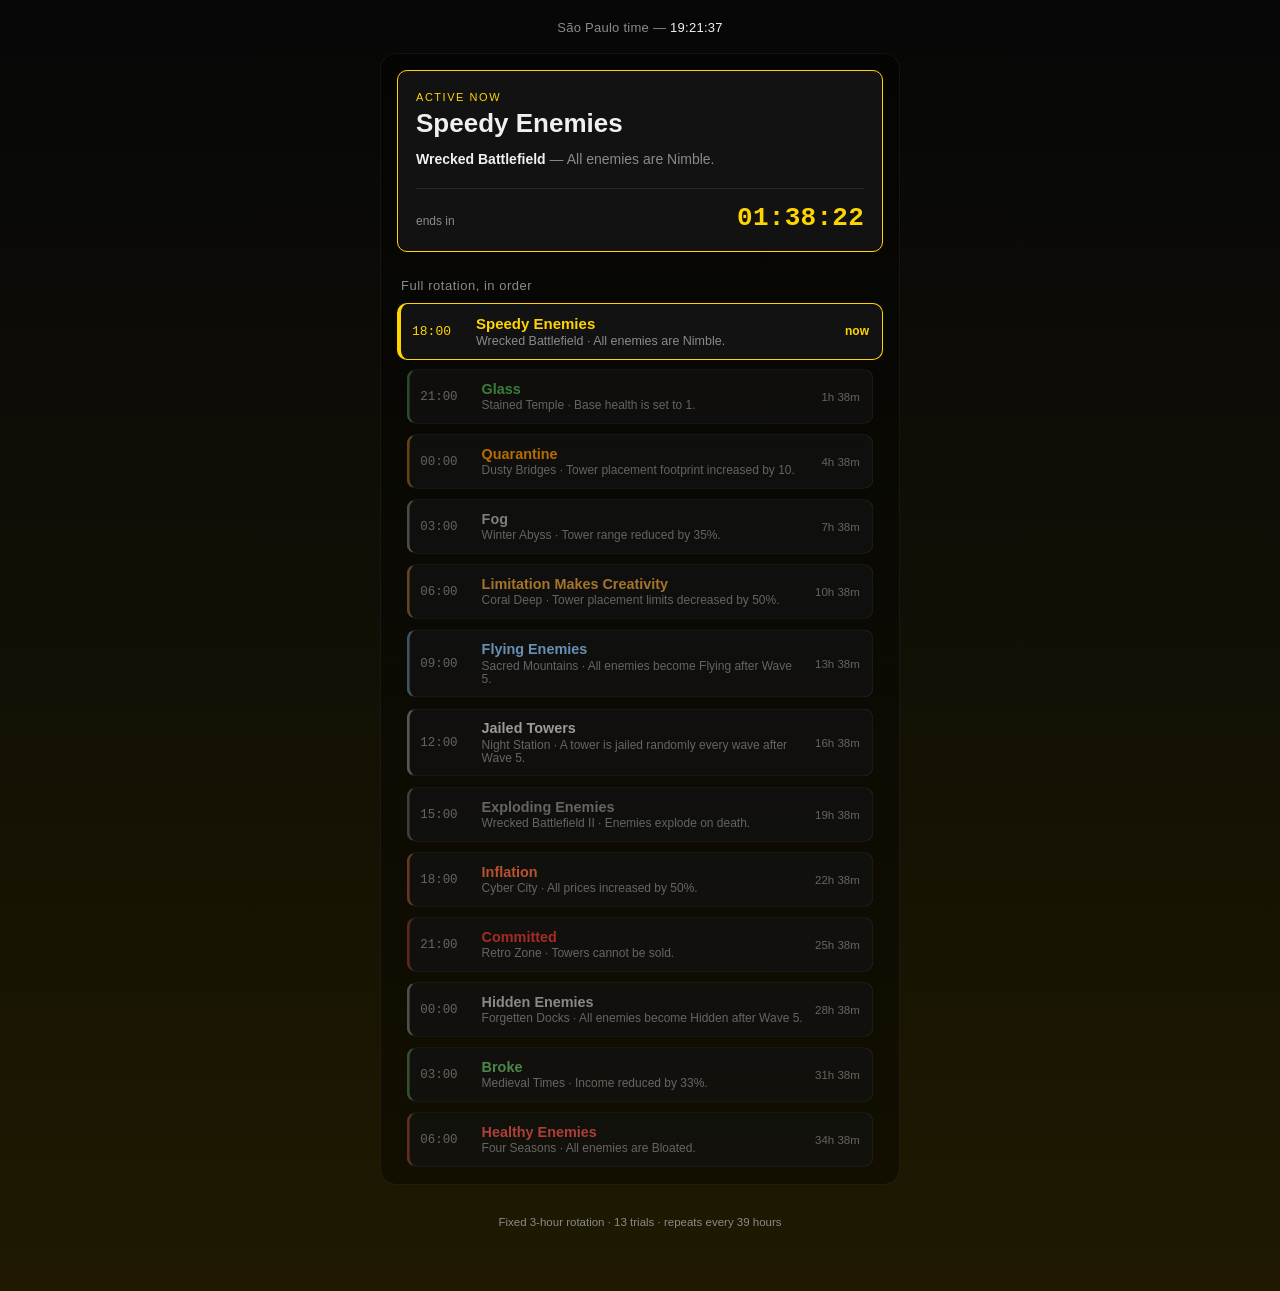
==== index.html @ daa12d27 "Rename html" ====
<!DOCTYPE html>
<html lang="en">

<head>
    <meta charset="UTF-8">
    <meta name="viewport" content="width=device-width, initial-scale=1.0">
    <title>Trial Rotation</title>

    <script src="code.js" defer></script>
    <link rel="stylesheet" href="style.css">
</head>

<body>
    <div class="wrap">
        <div class="clock">São Paulo time — <span id="clockText">--:--:--</span></div>
        <div class="panel">
            <div class="now-card">
                <div class="now-label">Active now</div>
                <div class="now-name" id="nowName">—</div>
                <div class="now-meta" id="nowMeta">—</div>
                <div class="countdown-row">
                    <div class="countdown-label">ends in</div>
                    <div class="countdown" id="countdown">--:--:--</div>
                </div>
            </div>

            <div class="section-title">Full rotation, in order</div>
            <div class="list" id="list"></div>
        </div>

        <footer>Fixed 3-hour rotation · 13 trials · repeats every 39 hours</footer>
    </div>
</body>
</html>
---- style.css ----
:root{
    --bg:#000000;
    --surface:#121212;
    --surface-2:#121212;
    --line:#2a2a2a;
    --text:#f0f0f0;
    --muted:#8a8a8a;
    --accent:#b98cff;
  }
  *{box-sizing:border-box;}
  html,body{margin:0;padding:0;}
  body{
    background:#000000;
    background:linear-gradient(0deg, color-mix(in srgb, var(--accent) 12%, #000000) 0%, rgb(7, 7, 7) 99%);
    color:var(--text);
    font-family:-apple-system,BlinkMacSystemFont,"Montserrat",sans-serif;
    min-height:100vh;
    padding:20px 14px 60px;
    transition:background 0.6s ease;
  }
  .wrap{max-width:520px;margin:0 auto;}

  .panel{
    background:rgba(0, 0, 0, 0.342);
    border:1px solid rgba(255,255,255,0.06);
    border-radius:16px;
    padding:16px;
  }

  .clock{
    text-align:center;
    color:var(--muted);
    font-size:13px;
    letter-spacing:0.02em;
    margin-bottom:18px;
  }
  .clock span{color:var(--text);font-variant-numeric:tabular-nums;}

  .now-card{
    background:var(--surface);
    border:1px solid var(--accent);
    border-radius:10px;
    padding:20px 18px 18px;
    transition:border-color 0.4s ease;
  }
  .now-label{
    font-size:11px;
    color:var(--accent);
    letter-spacing:0.14em;
    text-transform:uppercase;
    margin-bottom:6px;
    transition:color 0.4s ease;
  }
  .now-name{
    font-size:26px;
    font-weight:650;
    line-height:1.15;
    margin-bottom:10px;
  }
  .now-meta{
    font-size:14px;
    color:var(--muted);
    line-height:1.5;
    margin-bottom:18px;
  }
  .now-meta b{color:var(--text);font-weight:600;}

  .countdown-row{
    display:flex;
    align-items:baseline;
    justify-content:space-between;
    border-top:1px solid var(--line);
    padding-top:14px;
  }
  .countdown-label{font-size:12px;color:var(--muted);}
  .countdown{
    font-family:"SF Mono","Menlo",monospace;
    font-size:26px;
    font-weight:600;
    color:var(--accent);
    font-variant-numeric:tabular-nums;
    letter-spacing:0.01em;
    transition:color 0.4s ease;
  }

  .section-title{
    margin:26px 0 10px 4px;
    font-size:13px;
    color:var(--muted);
    letter-spacing:0.04em;
  }

  .list{
    display:flex;
    flex-direction:column;
    gap:8px;
  }
  .row{
    display:flex;
    align-items:center;
    gap:12px;
    background:var(--surface);
    border:1px solid var(--line);
    border-left:3px solid color-mix(in srgb, var(--accent) 45%, var(--line));
    border-radius:10px;
    padding:11px 13px 11px 11px;
    transform:scale(0.96);
    transform-origin:center center;
    opacity:0.7;
    transition:border-color 0.4s ease, background 0.4s ease, transform 0.4s ease, opacity 0.4s ease;
  }
  .row.active{
    border-color:var(--accent);
    border-width:1.5px;
    border-left-width:4px;
    background:var(--surface-2);
    transform:scale(1);
    opacity:1;
  }
  .row-time{
    width:52px;
    flex-shrink:0;
    font-family:"SF Mono","Menlo",monospace;
    font-size:13px;
    color:var(--muted);
    font-variant-numeric:tabular-nums;
  }
  .row.active .row-time{color:var(--accent);}
  .row-body{flex:1;min-width:0;}
  .row-name{
    font-size:15px;
    font-weight:600;
    margin-bottom:2px;
    color:var(--accent);
  }
  .row-map{
    font-size:12.5px;
    color:var(--muted);
  }
  .row-eta{
    font-size:12px;
    color:var(--muted);
    text-align:right;
    flex-shrink:0;
    font-variant-numeric:tabular-nums;
  }
  .row.active .row-eta{color:var(--accent);font-weight:600;}

  footer{
    text-align:center;
    color:var(--muted);
    font-size:11.5px;
    margin-top:28px;
    line-height:1.6;
  }
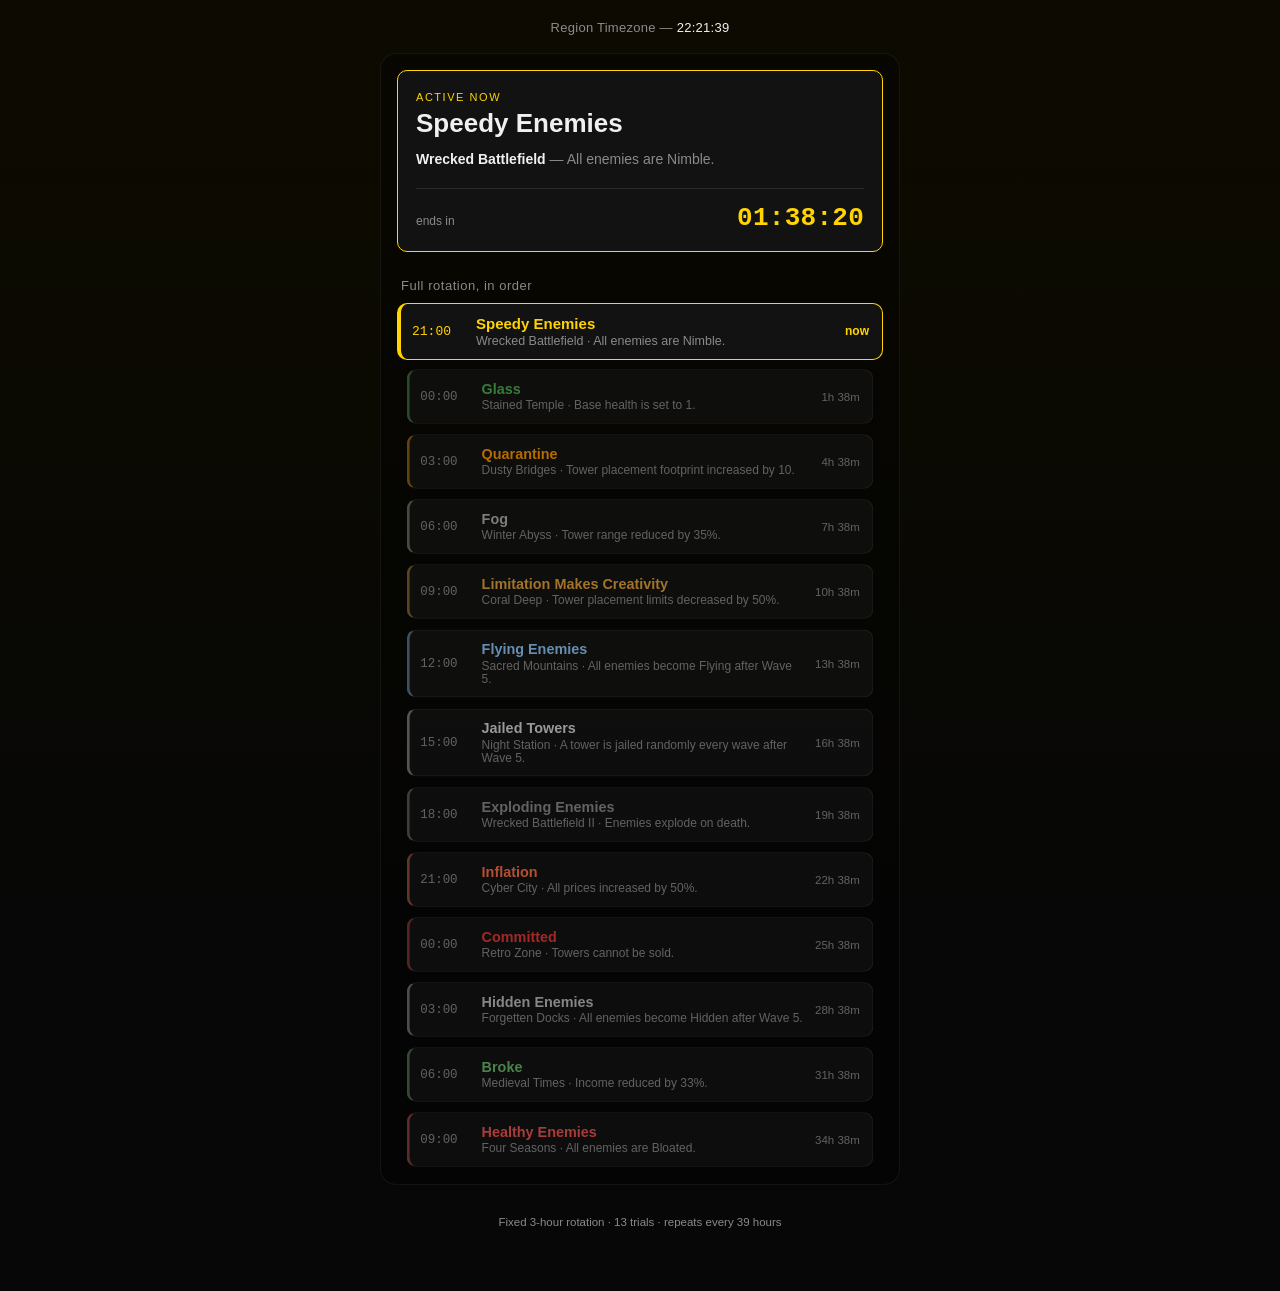
==== commit b703dff2: "remove leftover timezone mention" ====
--- a/index.html
+++ b/index.html
@@ -12,7 +12,7 @@
 
 <body>
     <div class="wrap">
-        <div class="clock">São Paulo time — <span id="clockText">--:--:--</span></div>
+        <div class="clock">Region Timezone — <span id="clockText">--:--:--</span></div>
         <div class="panel">
             <div class="now-card">
                 <div class="now-label">Active now</div>
--- a/style.css
+++ b/style.css
@@ -11,7 +11,7 @@
   html,body{margin:0;padding:0;}
   body{
     background:#000000;
-    background:linear-gradient(0deg, color-mix(in srgb, var(--accent) 12%, #000000) 0%, rgb(7, 7, 7) 99%);
+    background:linear-gradient(180deg, color-mix(in srgb, var(--accent) 10%, #000000) 10%, rgb(7, 7, 7) 70%);
     color:var(--text);
     font-family:-apple-system,BlinkMacSystemFont,"Montserrat",sans-serif;
     min-height:100vh;
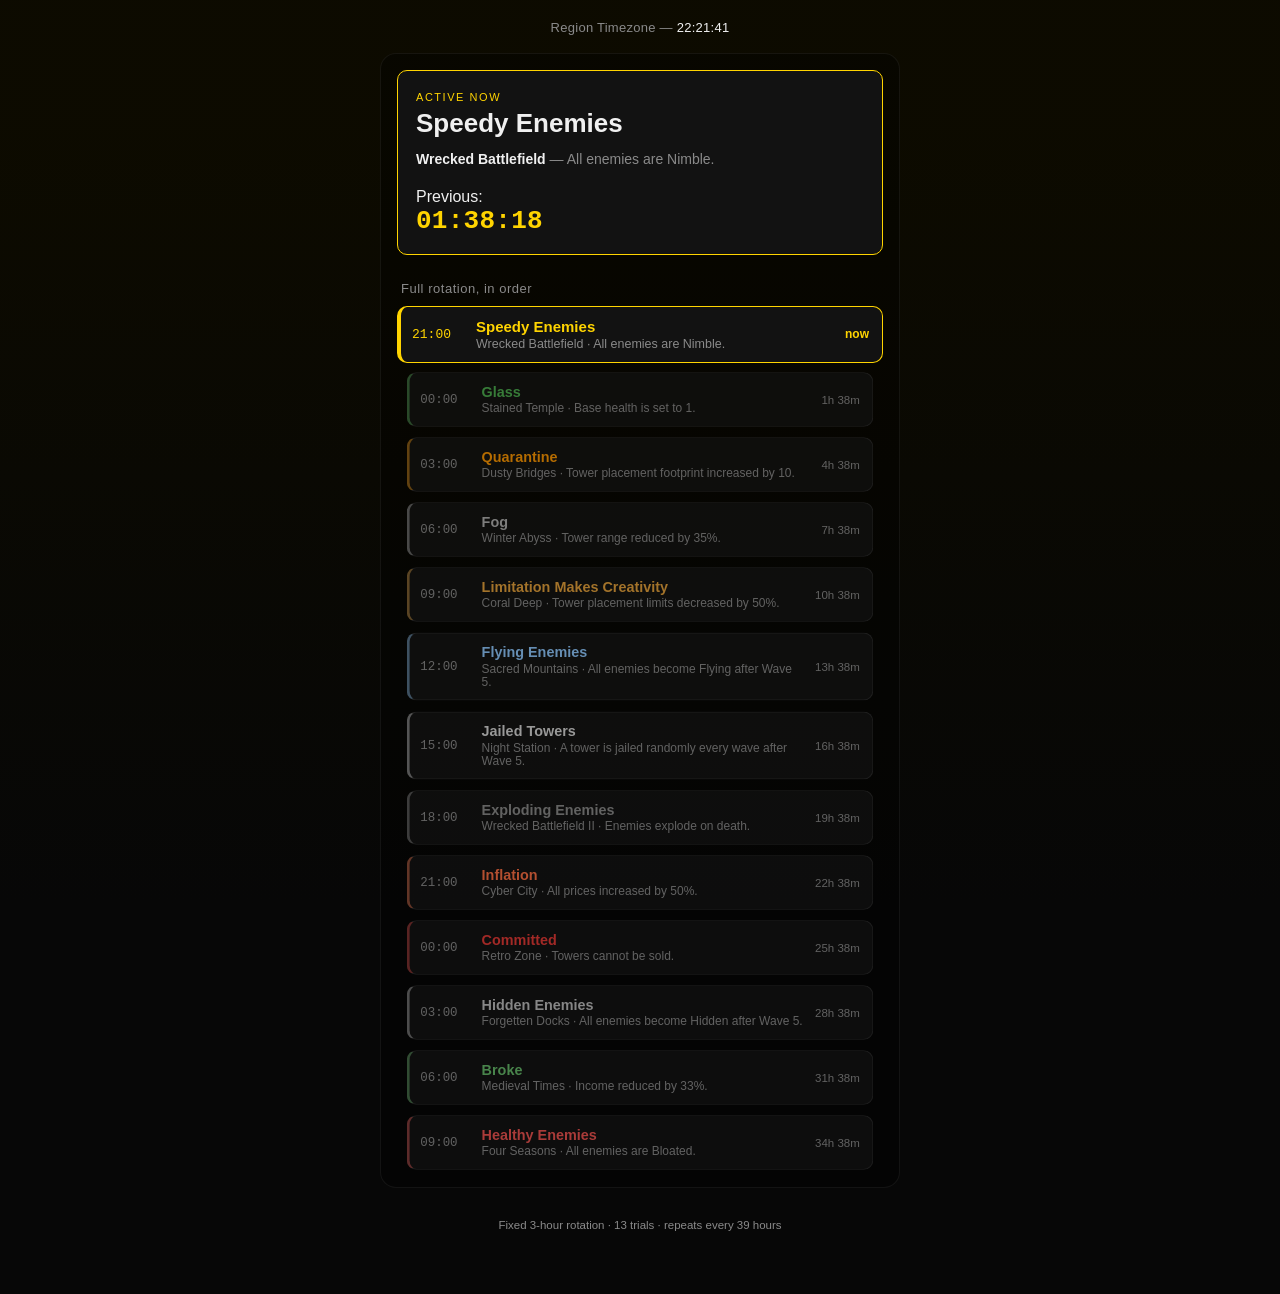
==== commit da4477d8: "add previous label, replace ends in" ====
--- a/index.html
+++ b/index.html
@@ -18,8 +18,8 @@
                 <div class="now-label">Active now</div>
                 <div class="now-name" id="nowName">—</div>
                 <div class="now-meta" id="nowMeta">—</div>
-                <div class="countdown-row">
-                    <div class="countdown-label">ends in</div>
+                <div class="lower-row">
+                    <div id="previousLabel">Previous:</div>
                     <div class="countdown" id="countdown">--:--:--</div>
                 </div>
             </div>
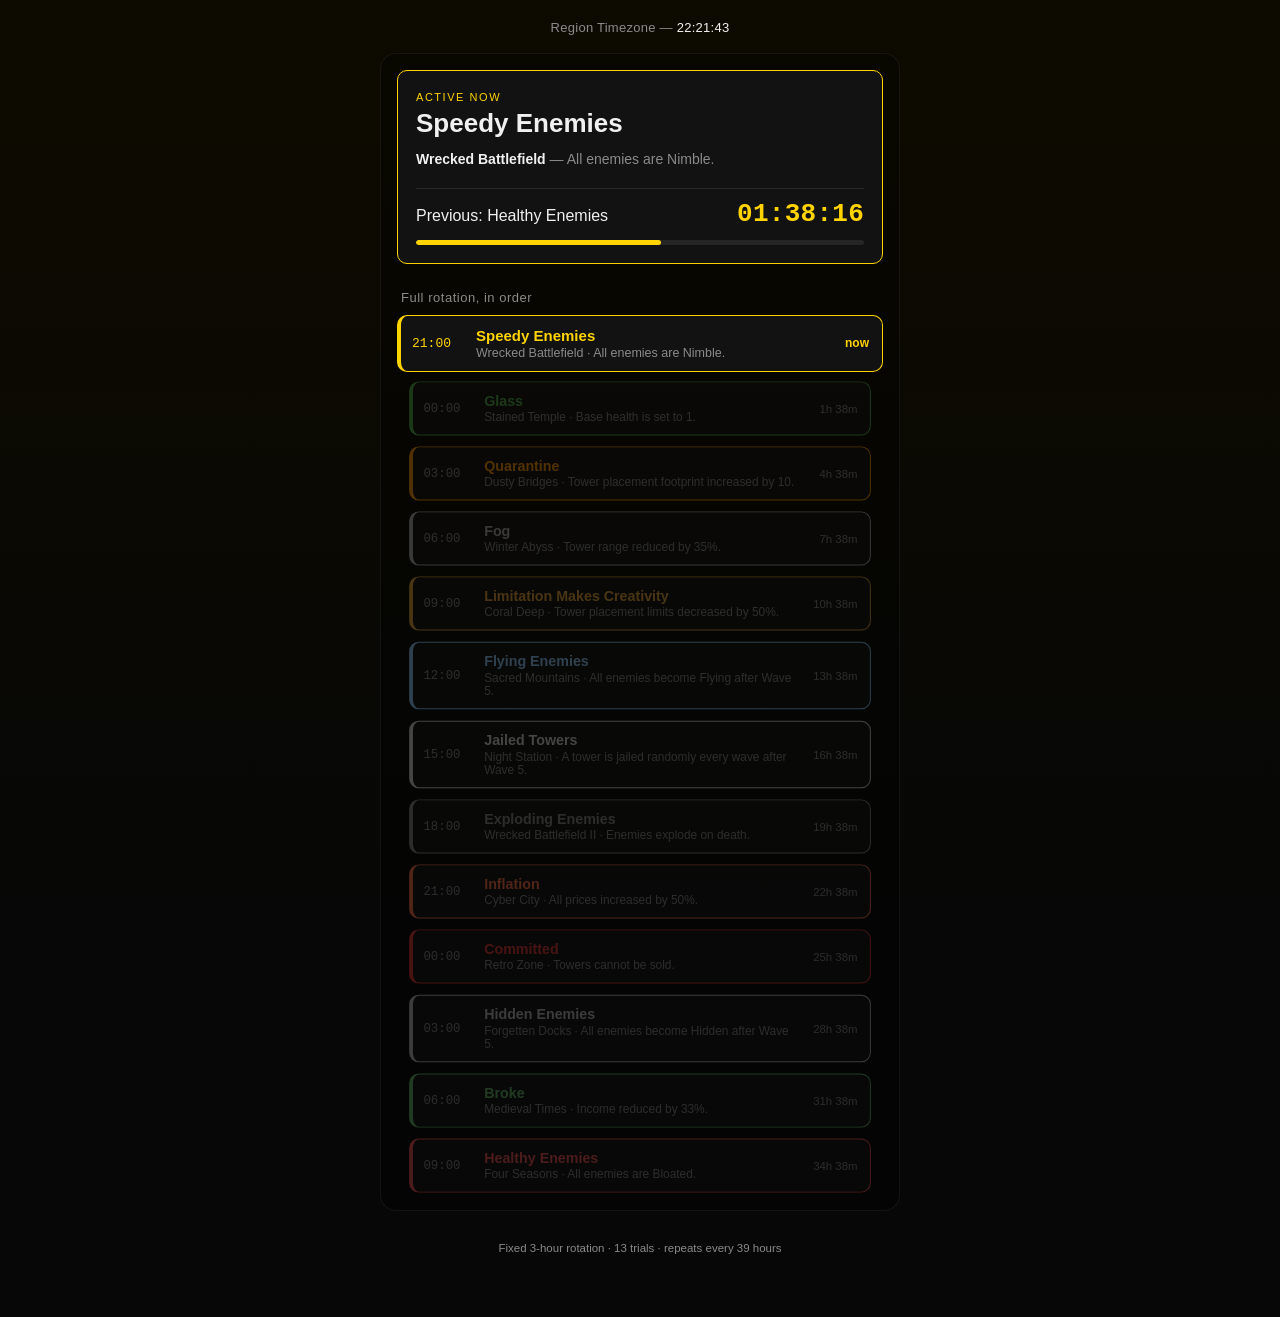
==== commit c9dd087c: "commit html to add progress bar class" ====
--- a/index.html
+++ b/index.html
@@ -18,9 +18,13 @@
                 <div class="now-label">Active now</div>
                 <div class="now-name" id="nowName">—</div>
                 <div class="now-meta" id="nowMeta">—</div>
+
                 <div class="lower-row">
                     <div id="previousLabel">Previous:</div>
                     <div class="countdown" id="countdown">--:--:--</div>
+                    <div class="progress-track">
+                        <div class="progress-fill" id="progressFill"></div>
+                    </div>
                 </div>
             </div>
 
@@ -31,4 +35,5 @@
         <footer>Fixed 3-hour rotation · 13 trials · repeats every 39 hours</footer>
     </div>
 </body>
+
 </html>
--- a/style.css
+++ b/style.css
@@ -63,14 +63,32 @@
     line-height:1.5;
     margin-bottom:18px;
   }
+  .progress-track {
+   width: 100%;
+   height: 5px;
+   background: rgba(255, 255, 255, 0.08);
+   border-radius: 99px;
+   overflow: hidden;
+   margin-top: 11px;
+  }
+
+  .progress-fill {
+   height: 100%;
+   width: 100%;
+   background: var(--accent);
+   border-radius: 99px;
+   transition: width 1s linear;
+ }
+
   .now-meta b{color:var(--text);font-weight:600;}
 
-  .countdown-row{
+  .lower-row{
     display:flex;
+    flex-wrap:wrap; 
     align-items:baseline;
     justify-content:space-between;
     border-top:1px solid var(--line);
-    padding-top:14px;
+    padding-top:10px;
   }
   .countdown-label{font-size:12px;color:var(--muted);}
   .countdown{
@@ -117,6 +135,14 @@
     transform:scale(1);
     opacity:1;
   }
+  .row.hidden-more{
+    border-color:var(--accent);
+    border-width:1.5px;
+    border-left-width:4px;
+    background:var(--surface-2);
+    transform:scale(0.95);
+    opacity:0.3;
+  }
   .row-time{
     width:52px;
     flex-shrink:0;
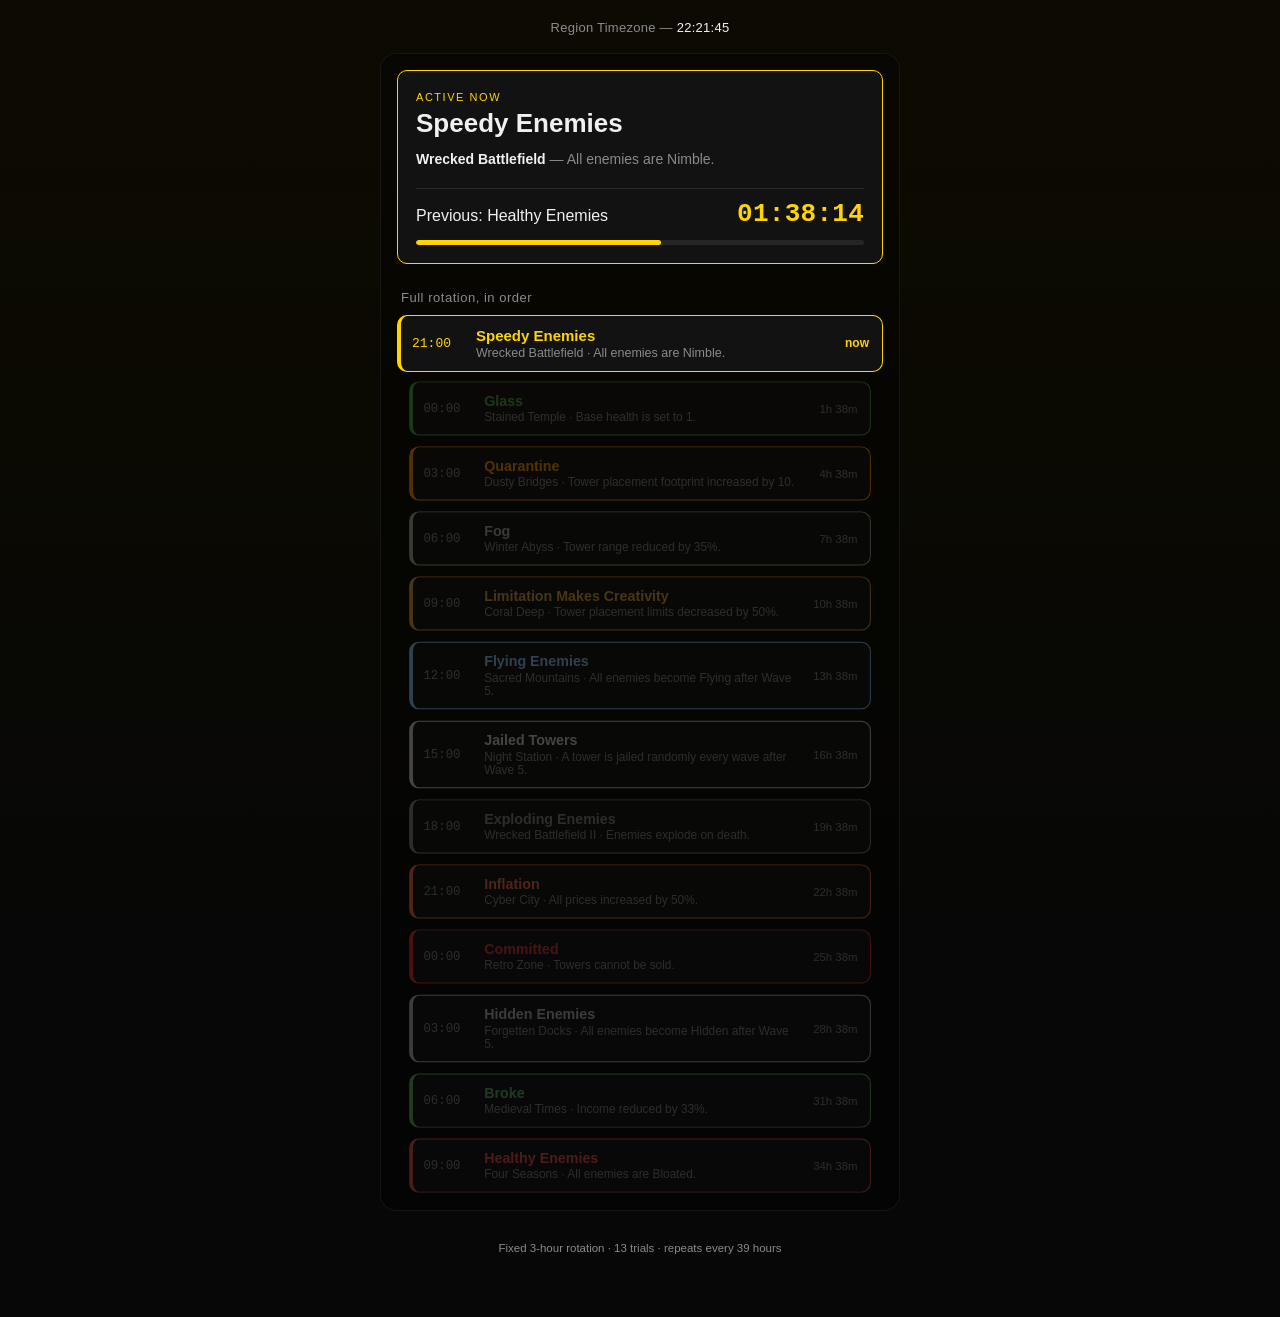
==== commit 109a6614: "fix html nesting" ====
--- a/index.html
+++ b/index.html
@@ -22,9 +22,9 @@
                 <div class="lower-row">
                     <div id="previousLabel">Previous:</div>
                     <div class="countdown" id="countdown">--:--:--</div>
-                    <div class="progress-track">
-                        <div class="progress-fill" id="progressFill"></div>
-                    </div>
+                </div>
+                <div class="progress-track">
+                    <div class="progress-fill" id="progressFill"></div>
                 </div>
             </div>
 
